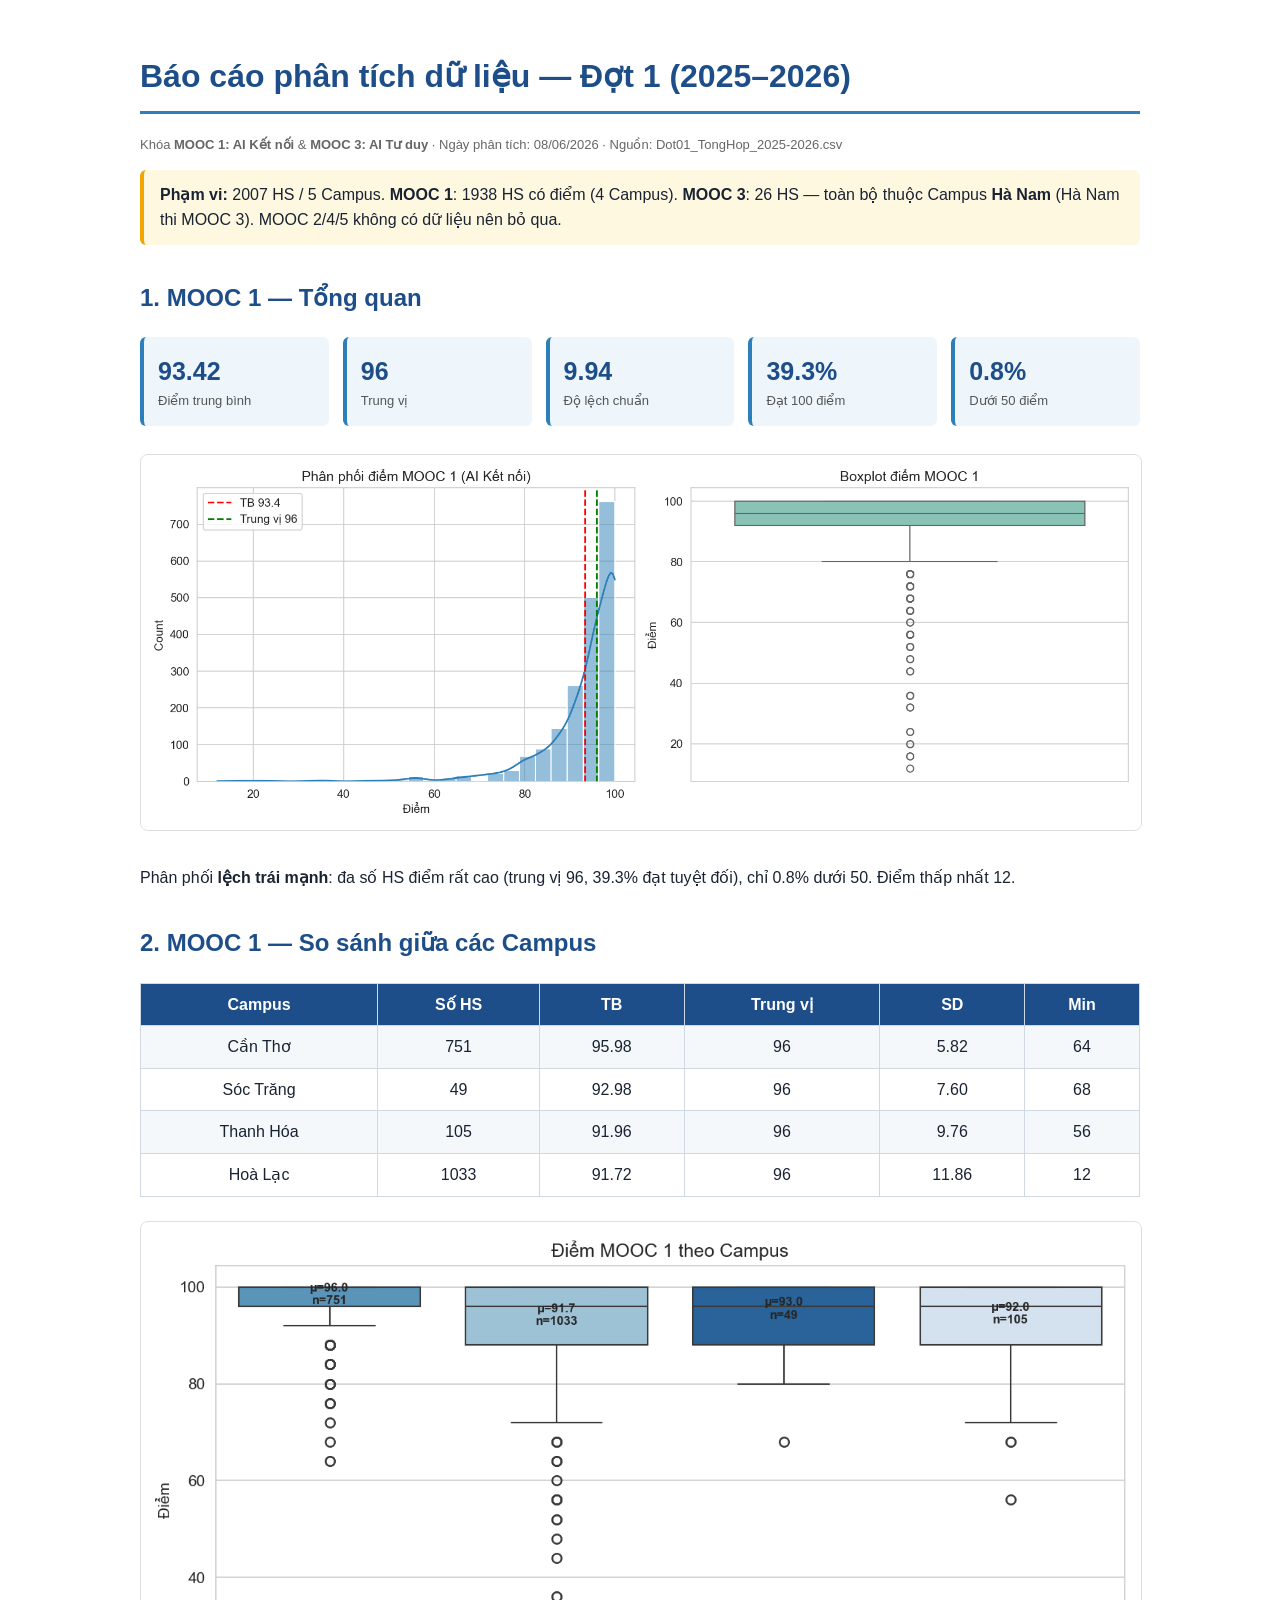
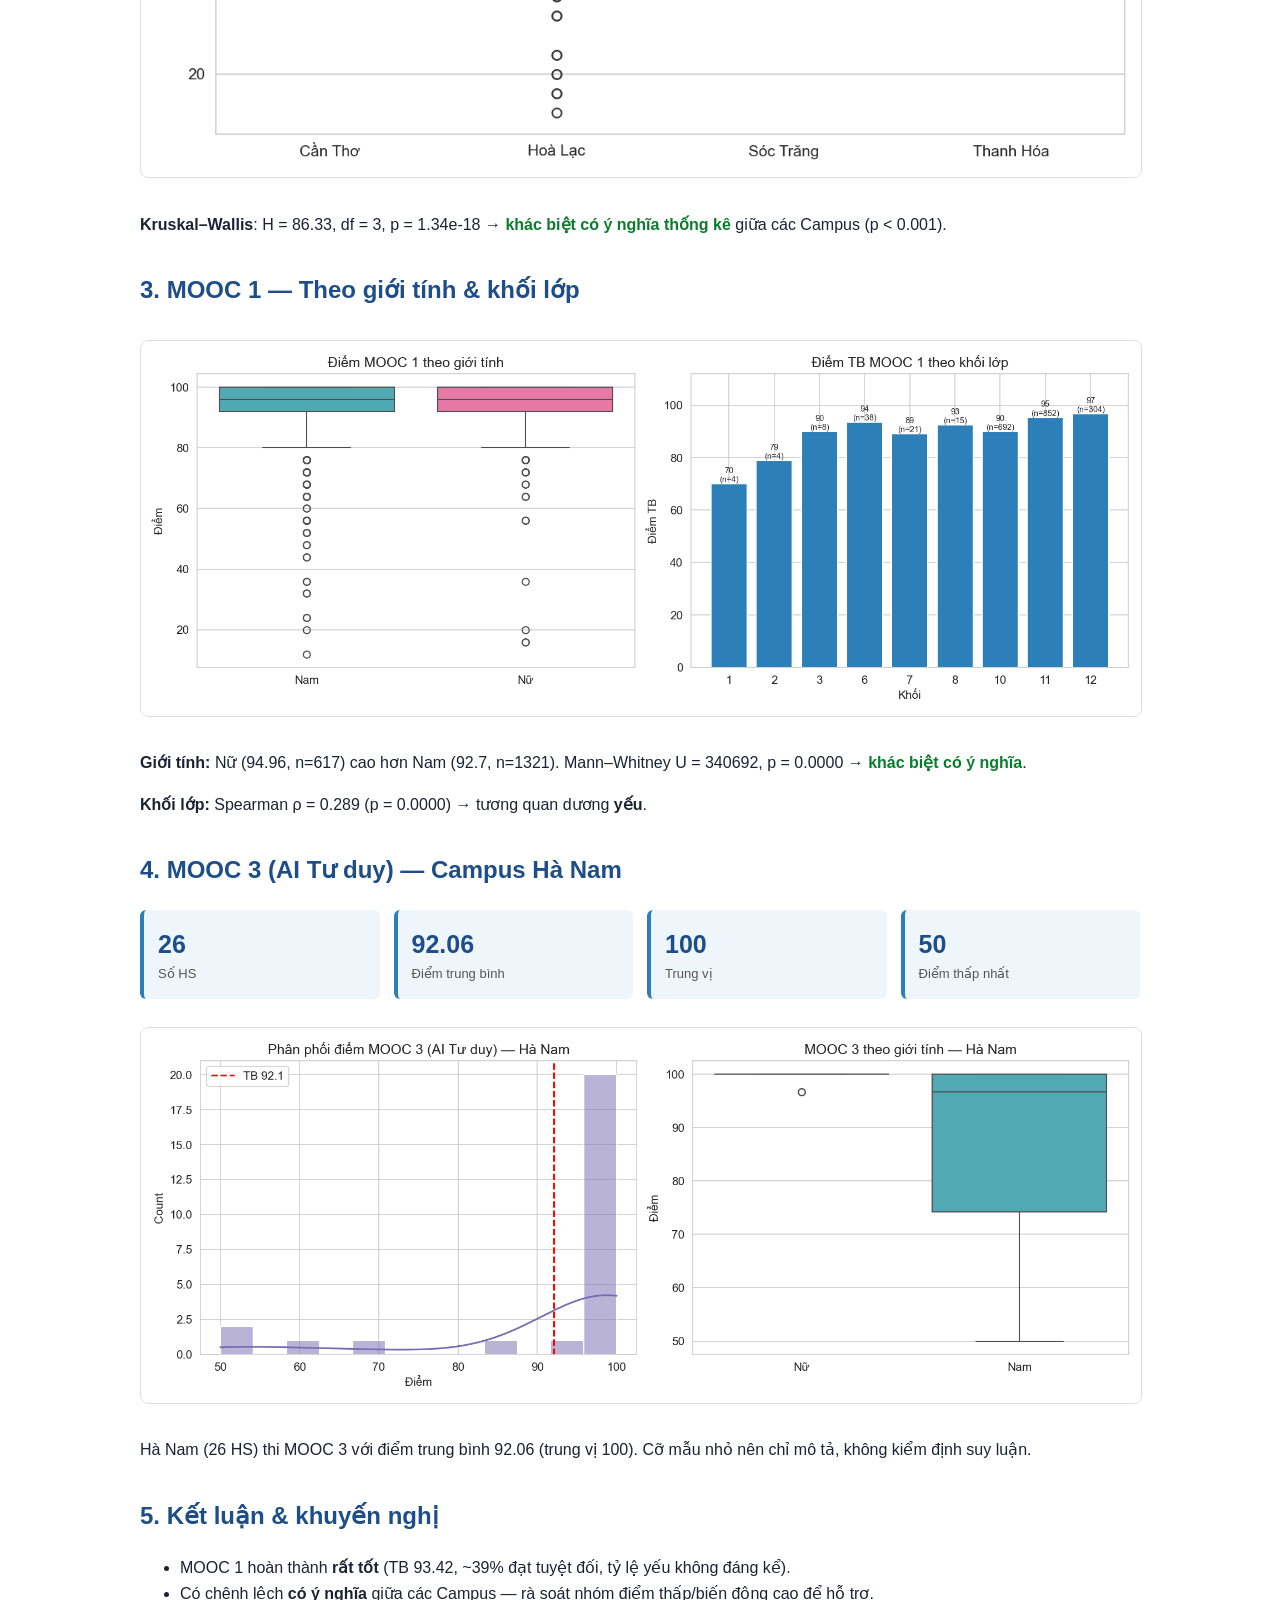
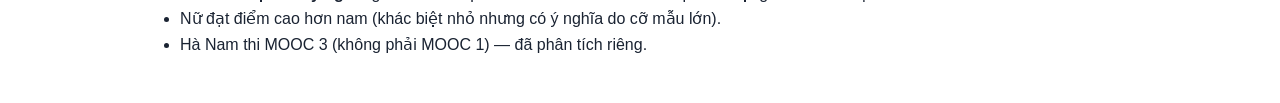
==== BaoCao_Dot01.html @ aa7a712a "Add files via upload" ====
<!doctype html><html lang=vi><head><meta charset=utf-8><title>Báo cáo Đợt 1 — MOOC 1 & MOOC 3</title>
<style>body{font-family:'Segoe UI',Arial,sans-serif;max-width:1000px;margin:0 auto;padding:30px;color:#1a2332;line-height:1.6}
h1{color:#1d4e89;border-bottom:3px solid #2c7fb8;padding-bottom:8px}h2{color:#1d4e89;margin-top:34px}
.kpis{display:flex;flex-wrap:wrap;gap:14px;margin:18px 0}
.kpi{flex:1;min-width:140px;background:#eef6fb;border-left:4px solid #2c7fb8;border-radius:6px;padding:14px}
.kpi .v{font-size:25px;font-weight:700;color:#1d4e89}.kpi .l{font-size:13px;color:#555}
table{border-collapse:collapse;width:100%;margin:14px 0}th,td{border:1px solid #cfd8e3;padding:8px 10px;text-align:center}
th{background:#1d4e89;color:#fff}tr:nth-child(even){background:#f4f8fb}
img{width:100%;border:1px solid #ddd;border-radius:8px;margin:10px 0}
.box{background:#fff8e1;border-left:4px solid #f0a500;padding:12px 16px;border-radius:6px;margin:14px 0}
.sig{color:#0a7d2c;font-weight:700}.note{color:#666;font-size:13px}</style></head><body>
<h1>Báo cáo phân tích dữ liệu — Đợt 1 (2025–2026)</h1>
<p class=note>Khóa <b>MOOC 1: AI Kết nối</b> &amp; <b>MOOC 3: AI Tư duy</b> · Ngày phân tích: 08/06/2026 · Nguồn: Dot01_TongHop_2025-2026.csv</p>
<div class=box><b>Phạm vi:</b> 2007 HS / 5 Campus. <b>MOOC 1</b>: 1938 HS có điểm (4 Campus). <b>MOOC 3</b>: 26 HS — toàn bộ thuộc Campus <b>Hà Nam</b> (Hà Nam thi MOOC 3). MOOC 2/4/5 không có dữ liệu nên bỏ qua.</div>

<h2>1. MOOC 1 — Tổng quan</h2>
<div class=kpis>
<div class=kpi><div class=v>93.42</div><div class=l>Điểm trung bình</div></div>
<div class=kpi><div class=v>96</div><div class=l>Trung vị</div></div>
<div class=kpi><div class=v>9.94</div><div class=l>Độ lệch chuẩn</div></div>
<div class=kpi><div class=v>39.3%</div><div class=l>Đạt 100 điểm</div></div>
<div class=kpi><div class=v>0.8%</div><div class=l>Dưới 50 điểm</div></div>
</div>
<img src="[data-uri]">
<p>Phân phối <b>lệch trái mạnh</b>: đa số HS điểm rất cao (trung vị 96, 39.3% đạt tuyệt đối), chỉ 0.8% dưới 50. Điểm thấp nhất 12.</p>

<h2>2. MOOC 1 — So sánh giữa các Campus</h2>
<table><tr><th>Campus</th><th>Số HS</th><th>TB</th><th>Trung vị</th><th>SD</th><th>Min</th></tr><tr><td>Cần Thơ</td><td>751</td><td>95.98</td><td>96</td><td>5.82</td><td>64</td></tr><tr><td>Sóc Trăng</td><td>49</td><td>92.98</td><td>96</td><td>7.60</td><td>68</td></tr><tr><td>Thanh Hóa</td><td>105</td><td>91.96</td><td>96</td><td>9.76</td><td>56</td></tr><tr><td>Hoà Lạc</td><td>1033</td><td>91.72</td><td>96</td><td>11.86</td><td>12</td></tr></table>
<img src="[data-uri]">
<p><b>Kruskal–Wallis</b>: H = 86.33, df = 3, p = 1.34e-18 → <span class=sig>khác biệt có ý nghĩa thống kê</span> giữa các Campus (p &lt; 0.001).</p>

<h2>3. MOOC 1 — Theo giới tính &amp; khối lớp</h2>
<img src="[data-uri]">
<p><b>Giới tính:</b> Nữ (94.96, n=617) cao hơn Nam (92.7, n=1321). Mann–Whitney U = 340692, p = 0.0000 → <span class=sig>khác biệt có ý nghĩa</span>.</p>
<p><b>Khối lớp:</b> Spearman ρ = 0.289 (p = 0.0000) → tương quan dương <b>yếu</b>.</p>

<h2>4. MOOC 3 (AI Tư duy) — Campus Hà Nam</h2>
<div class=kpis>
<div class=kpi><div class=v>26</div><div class=l>Số HS</div></div>
<div class=kpi><div class=v>92.06</div><div class=l>Điểm trung bình</div></div>
<div class=kpi><div class=v>100</div><div class=l>Trung vị</div></div>
<div class=kpi><div class=v>50</div><div class=l>Điểm thấp nhất</div></div>
</div>
<img src="[data-uri]">
<p>Hà Nam (26 HS) thi MOOC 3 với điểm trung bình 92.06 (trung vị 100). Cỡ mẫu nhỏ nên chỉ mô tả, không kiểm định suy luận.</p>

<h2>5. Kết luận &amp; khuyến nghị</h2>
<ul>
<li>MOOC 1 hoàn thành <b>rất tốt</b> (TB 93.42, ~39% đạt tuyệt đối, tỷ lệ yếu không đáng kể).</li>
<li>Có chênh lệch <b>có ý nghĩa</b> giữa các Campus — rà soát nhóm điểm thấp/biến động cao để hỗ trợ.</li>
<li>Nữ đạt điểm cao hơn nam (khác biệt nhỏ nhưng có ý nghĩa do cỡ mẫu lớn).</li>
<li>Hà Nam thi MOOC 3 (không phải MOOC 1) — đã phân tích riêng.</li>
</ul>
</body></html>
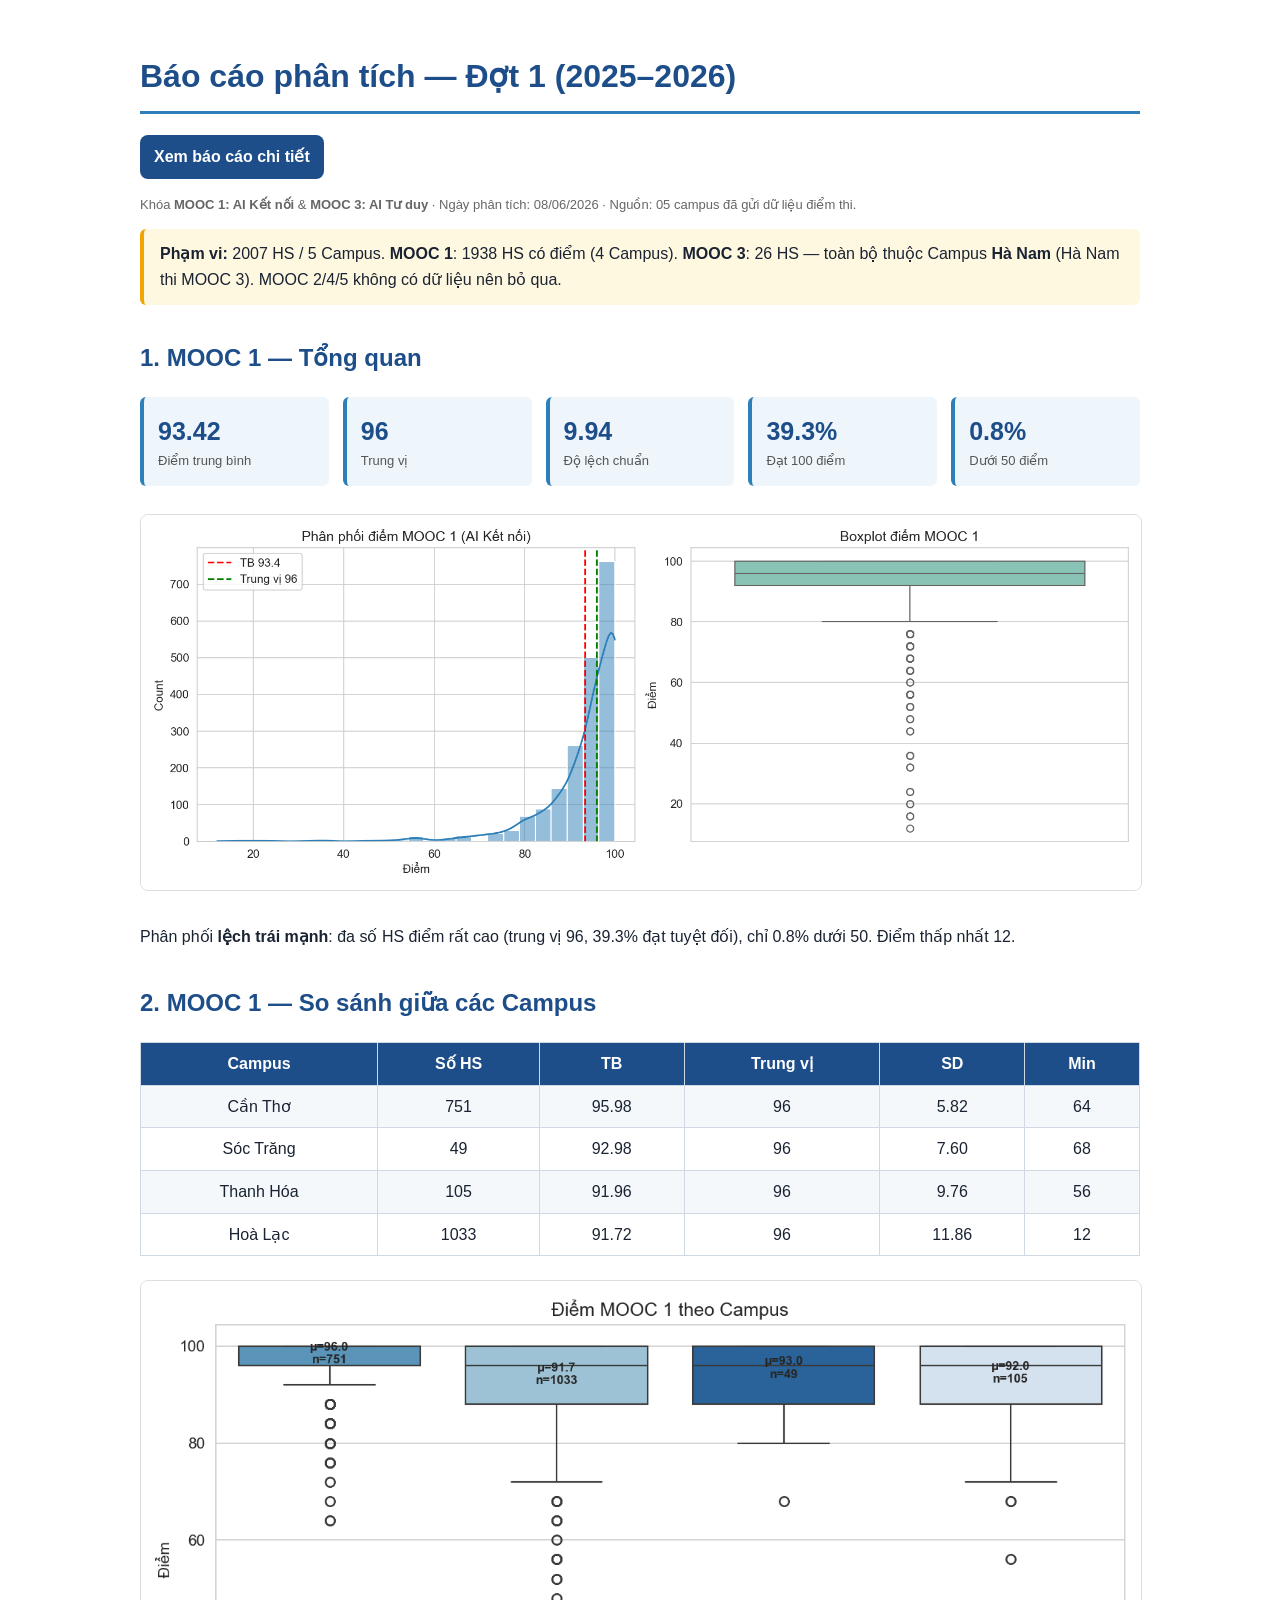
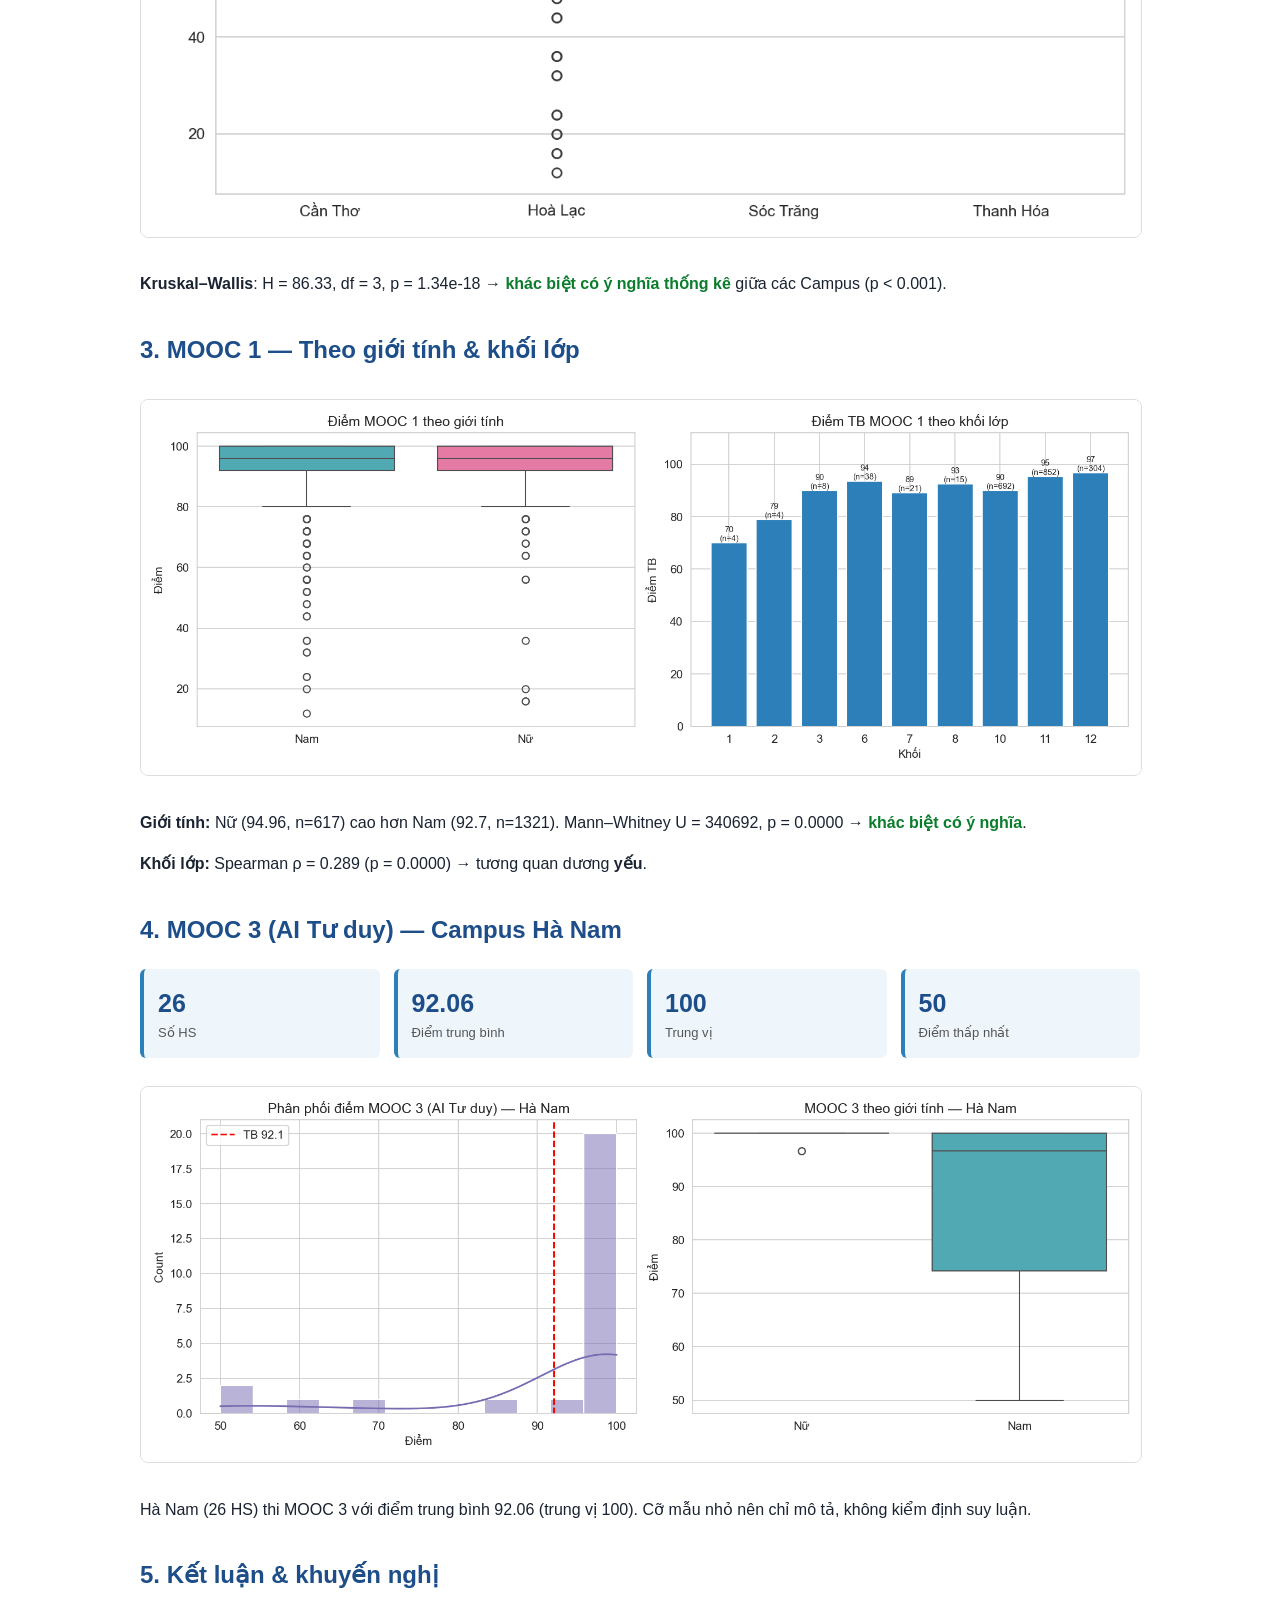
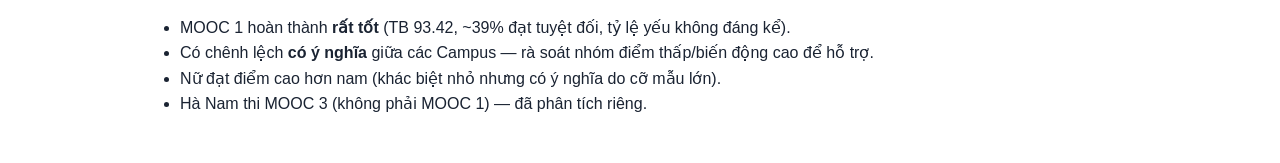
==== commit 911692d2: "Add files via upload" ====
--- a/BaoCao_Dot01.html
+++ b/BaoCao_Dot01.html
@@ -1,4 +1,4 @@
-<!doctype html><html lang=vi><head><meta charset=utf-8><title>Báo cáo Đợt 1 — MOOC 1 & MOOC 3</title>
+<!doctype html><html lang=vi><head><meta charset=utf-8><meta name="viewport" content="width=device-width, initial-scale=1"><title>Báo cáo Đợt 1 — MOOC 1 & MOOC 3</title>
 <style>body{font-family:'Segoe UI',Arial,sans-serif;max-width:1000px;margin:0 auto;padding:30px;color:#1a2332;line-height:1.6}
 h1{color:#1d4e89;border-bottom:3px solid #2c7fb8;padding-bottom:8px}h2{color:#1d4e89;margin-top:34px}
 .kpis{display:flex;flex-wrap:wrap;gap:14px;margin:18px 0}
@@ -8,9 +8,10 @@
 th{background:#1d4e89;color:#fff}tr:nth-child(even){background:#f4f8fb}
 img{width:100%;border:1px solid #ddd;border-radius:8px;margin:10px 0}
 .box{background:#fff8e1;border-left:4px solid #f0a500;padding:12px 16px;border-radius:6px;margin:14px 0}
-.sig{color:#0a7d2c;font-weight:700}.note{color:#666;font-size:13px}</style></head><body>
-<h1>Báo cáo phân tích dữ liệu — Đợt 1 (2025–2026)</h1>
-<p class=note>Khóa <b>MOOC 1: AI Kết nối</b> &amp; <b>MOOC 3: AI Tư duy</b> · Ngày phân tích: 08/06/2026 · Nguồn: Dot01_TongHop_2025-2026.csv</p>
+.sig{color:#0a7d2c;font-weight:700}.note{color:#666;font-size:13px}.top-actions{margin:10px 0 16px}.btn-report{display:inline-block;background:#1d4e89;color:#fff;padding:9px 14px;border-radius:8px;text-decoration:none;font-weight:600}.btn-report:hover{background:#163b68}</style></head><body>
+<h1>Báo cáo phân tích — Đợt 1 (2025–2026)</h1>
+<div class=top-actions><a class=btn-report href="https://docs.google.com/document/d/1Xcvqt2mrT-_63odP1Xwmyyf22rrG0_cn/view" target="_blank" rel="noopener noreferrer">Xem báo cáo chi tiết</a></div>
+<p class=note>Khóa <b>MOOC 1: AI Kết nối</b> &amp; <b>MOOC 3: AI Tư duy</b> · Ngày phân tích: 08/06/2026 · Nguồn: 05 campus đã gửi dữ liệu điểm thi.</p>
 <div class=box><b>Phạm vi:</b> 2007 HS / 5 Campus. <b>MOOC 1</b>: 1938 HS có điểm (4 Campus). <b>MOOC 3</b>: 26 HS — toàn bộ thuộc Campus <b>Hà Nam</b> (Hà Nam thi MOOC 3). MOOC 2/4/5 không có dữ liệu nên bỏ qua.</div>
 
 <h2>1. MOOC 1 — Tổng quan</h2>
@@ -21,16 +22,16 @@
 <div class=kpi><div class=v>39.3%</div><div class=l>Đạt 100 điểm</div></div>
 <div class=kpi><div class=v>0.8%</div><div class=l>Dưới 50 điểm</div></div>
 </div>
-<img src="[data-uri]">
+<img alt="Biểu đồ báo cáo" title="Biểu đồ báo cáo" src="[data-uri]">
 <p>Phân phối <b>lệch trái mạnh</b>: đa số HS điểm rất cao (trung vị 96, 39.3% đạt tuyệt đối), chỉ 0.8% dưới 50. Điểm thấp nhất 12.</p>
 
 <h2>2. MOOC 1 — So sánh giữa các Campus</h2>
 <table><tr><th>Campus</th><th>Số HS</th><th>TB</th><th>Trung vị</th><th>SD</th><th>Min</th></tr><tr><td>Cần Thơ</td><td>751</td><td>95.98</td><td>96</td><td>5.82</td><td>64</td></tr><tr><td>Sóc Trăng</td><td>49</td><td>92.98</td><td>96</td><td>7.60</td><td>68</td></tr><tr><td>Thanh Hóa</td><td>105</td><td>91.96</td><td>96</td><td>9.76</td><td>56</td></tr><tr><td>Hoà Lạc</td><td>1033</td><td>91.72</td><td>96</td><td>11.86</td><td>12</td></tr></table>
-<img src="[data-uri]">
+<img alt="Biểu đồ báo cáo" title="Biểu đồ báo cáo" src="[data-uri]">
 <p><b>Kruskal–Wallis</b>: H = 86.33, df = 3, p = 1.34e-18 → <span class=sig>khác biệt có ý nghĩa thống kê</span> giữa các Campus (p &lt; 0.001).</p>
 
 <h2>3. MOOC 1 — Theo giới tính &amp; khối lớp</h2>
-<img src="[data-uri]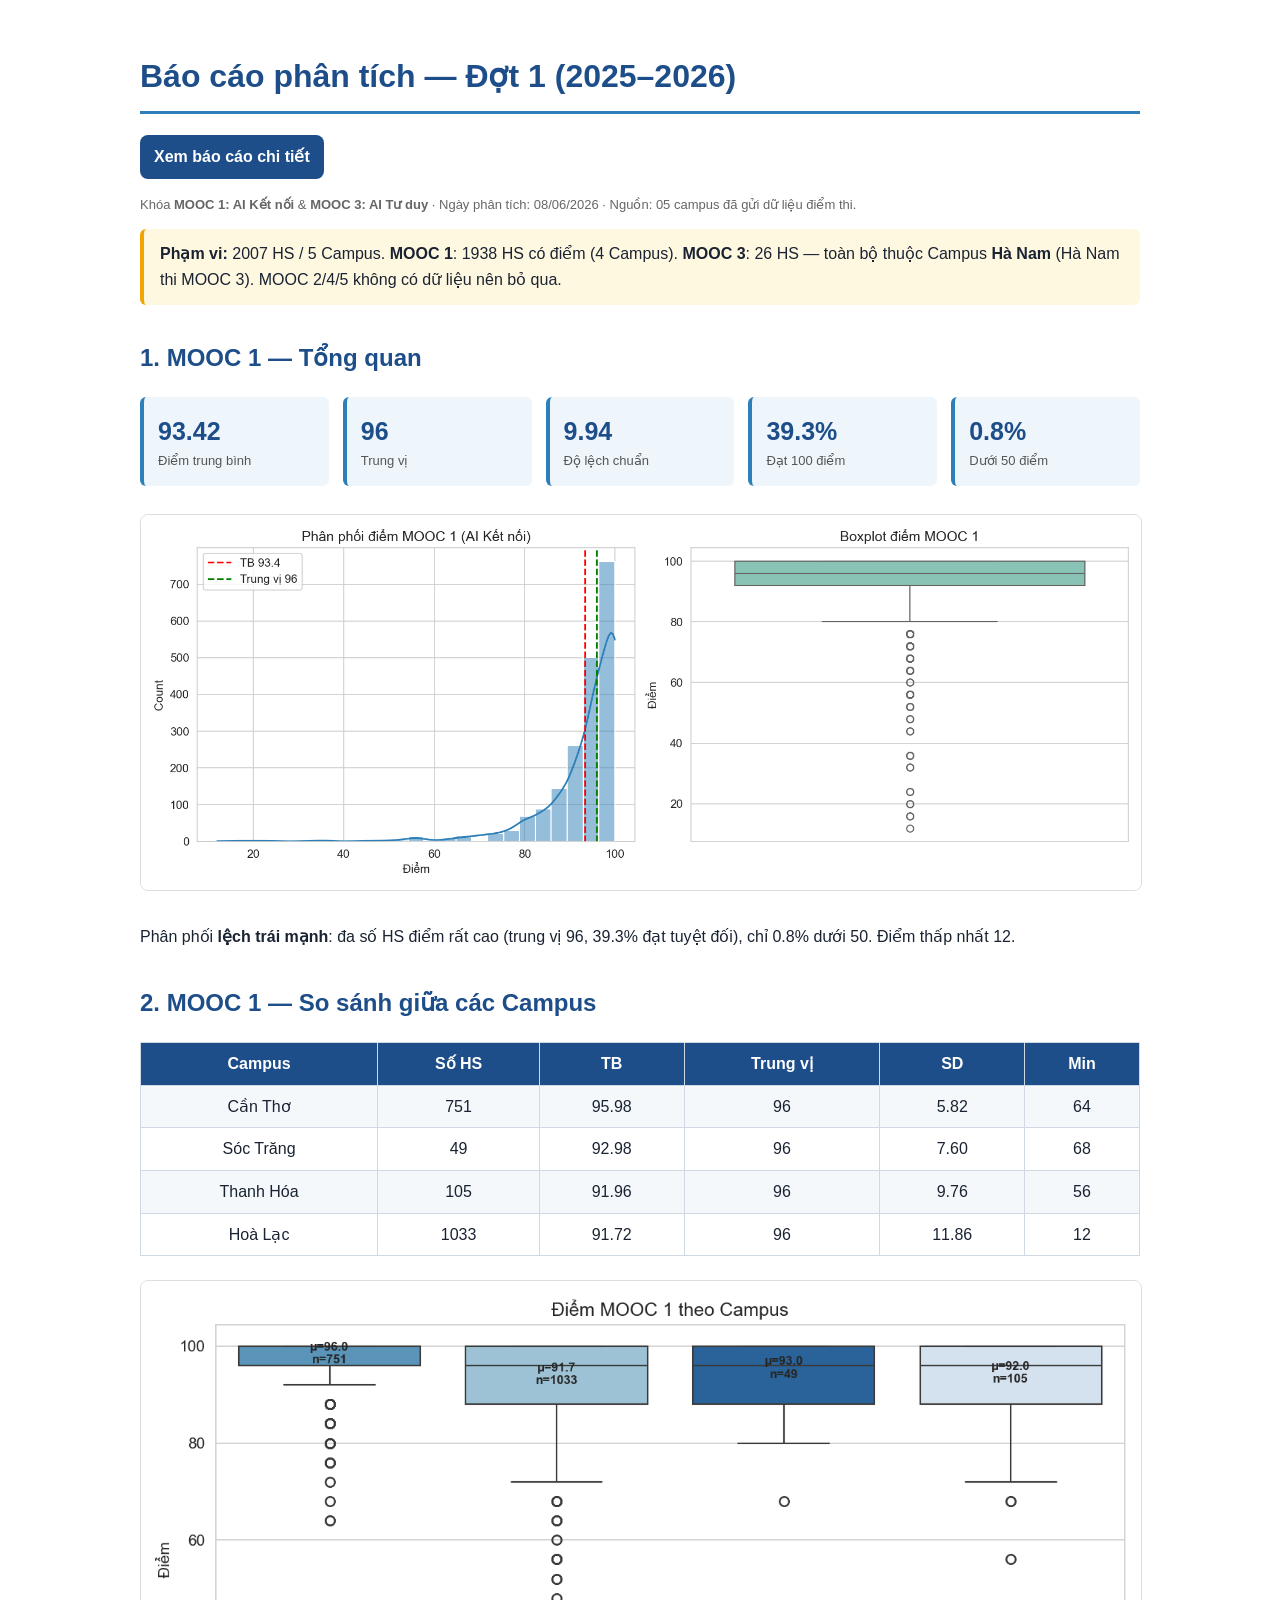
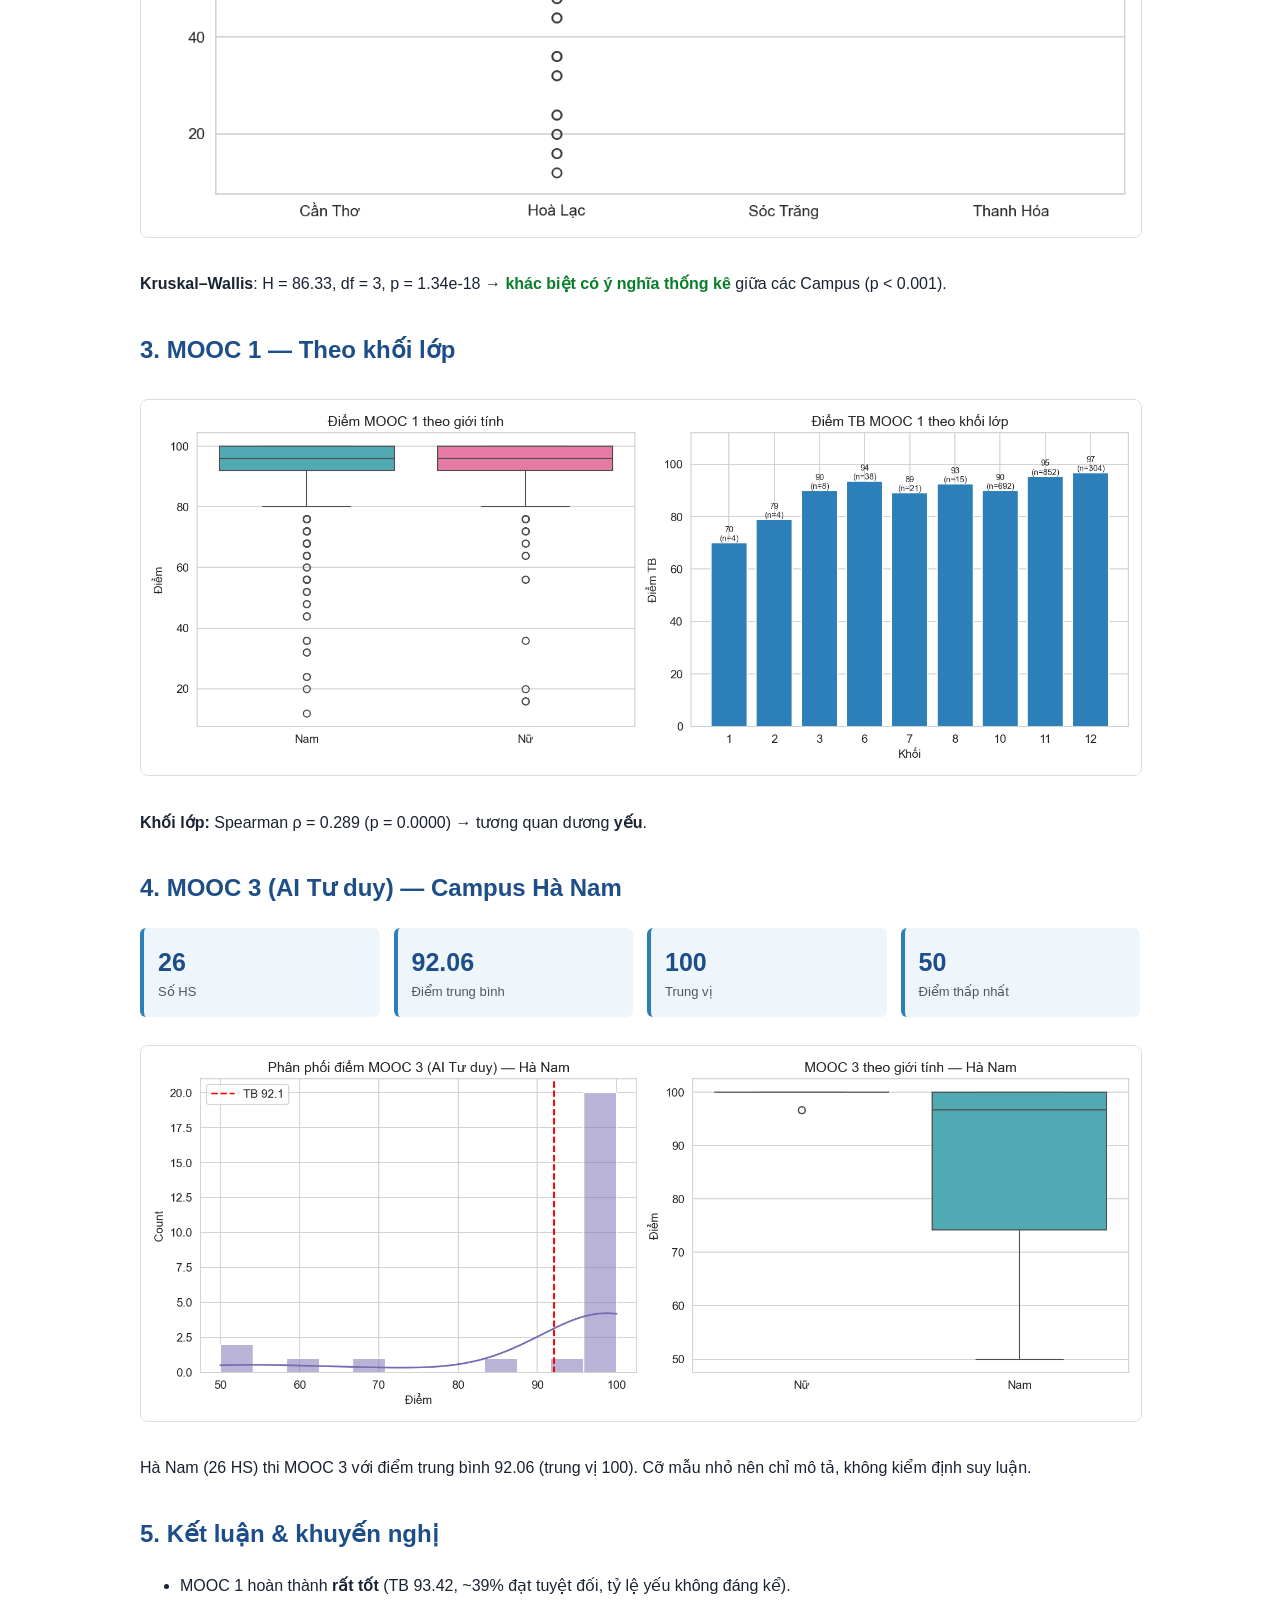
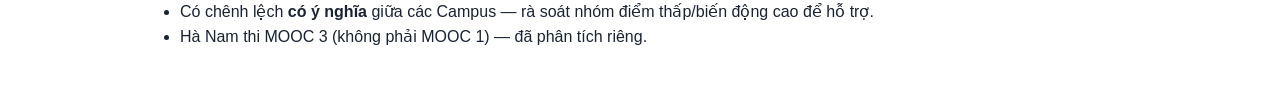
==== commit 3b02bb27: "Add files via upload" ====
--- a/BaoCao_Dot01.html
+++ b/BaoCao_Dot01.html
@@ -30,9 +30,8 @@
 <img alt="Biểu đồ báo cáo" title="Biểu đồ báo cáo" src="[data-uri]">
 <p><b>Kruskal–Wallis</b>: H = 86.33, df = 3, p = 1.34e-18 → <span class=sig>khác biệt có ý nghĩa thống kê</span> giữa các Campus (p &lt; 0.001).</p>
 
-<h2>3. MOOC 1 — Theo giới tính &amp; khối lớp</h2>
+<h2>3. MOOC 1 — Theo khối lớp</h2>
 <img alt="Biểu đồ báo cáo" title="Biểu đồ báo cáo" src="[data-uri]">
-<p><b>Giới tính:</b> Nữ (94.96, n=617) cao hơn Nam (92.7, n=1321). Mann–Whitney U = 340692, p = 0.0000 → <span class=sig>khác biệt có ý nghĩa</span>.</p>
 <p><b>Khối lớp:</b> Spearman ρ = 0.289 (p = 0.0000) → tương quan dương <b>yếu</b>.</p>
 
 <h2>4. MOOC 3 (AI Tư duy) — Campus Hà Nam</h2>
@@ -49,7 +48,6 @@
 <ul>
 <li>MOOC 1 hoàn thành <b>rất tốt</b> (TB 93.42, ~39% đạt tuyệt đối, tỷ lệ yếu không đáng kể).</li>
 <li>Có chênh lệch <b>có ý nghĩa</b> giữa các Campus — rà soát nhóm điểm thấp/biến động cao để hỗ trợ.</li>
-<li>Nữ đạt điểm cao hơn nam (khác biệt nhỏ nhưng có ý nghĩa do cỡ mẫu lớn).</li>
 <li>Hà Nam thi MOOC 3 (không phải MOOC 1) — đã phân tích riêng.</li>
 </ul>
 </body></html>
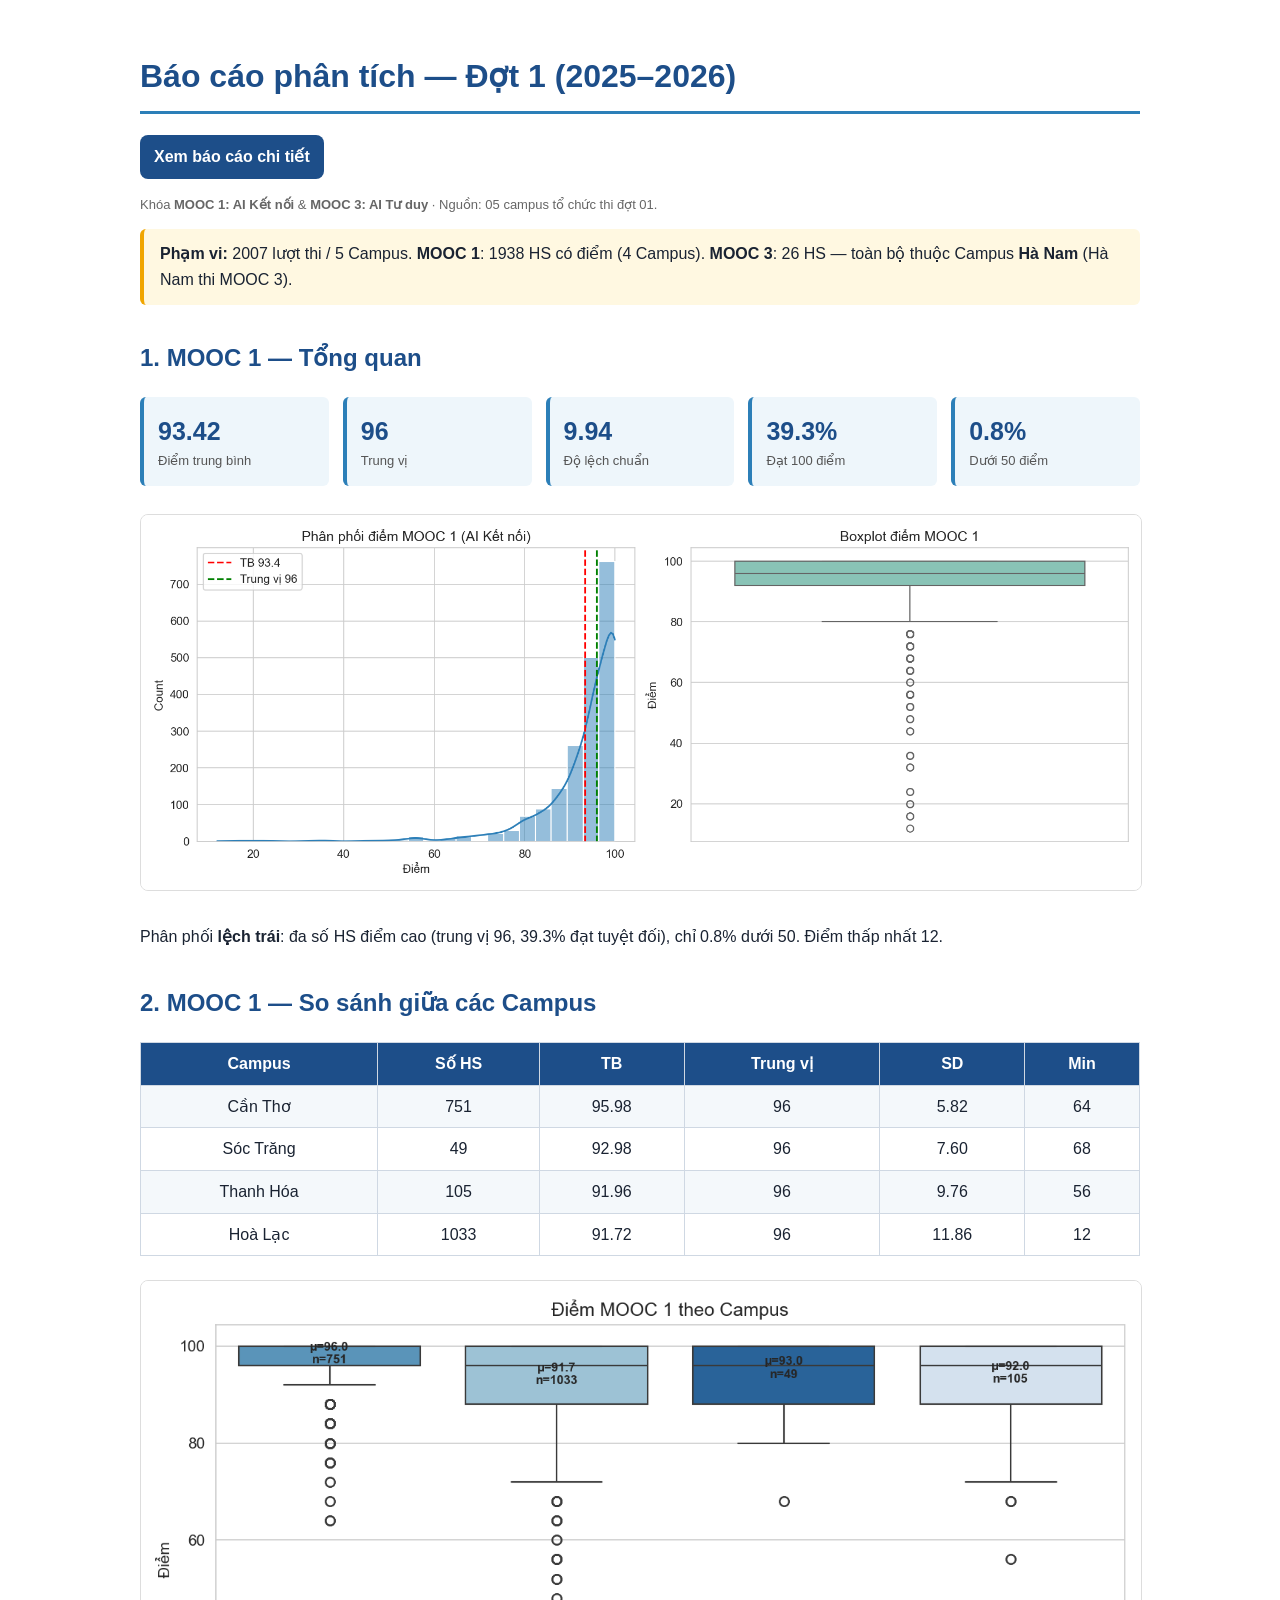
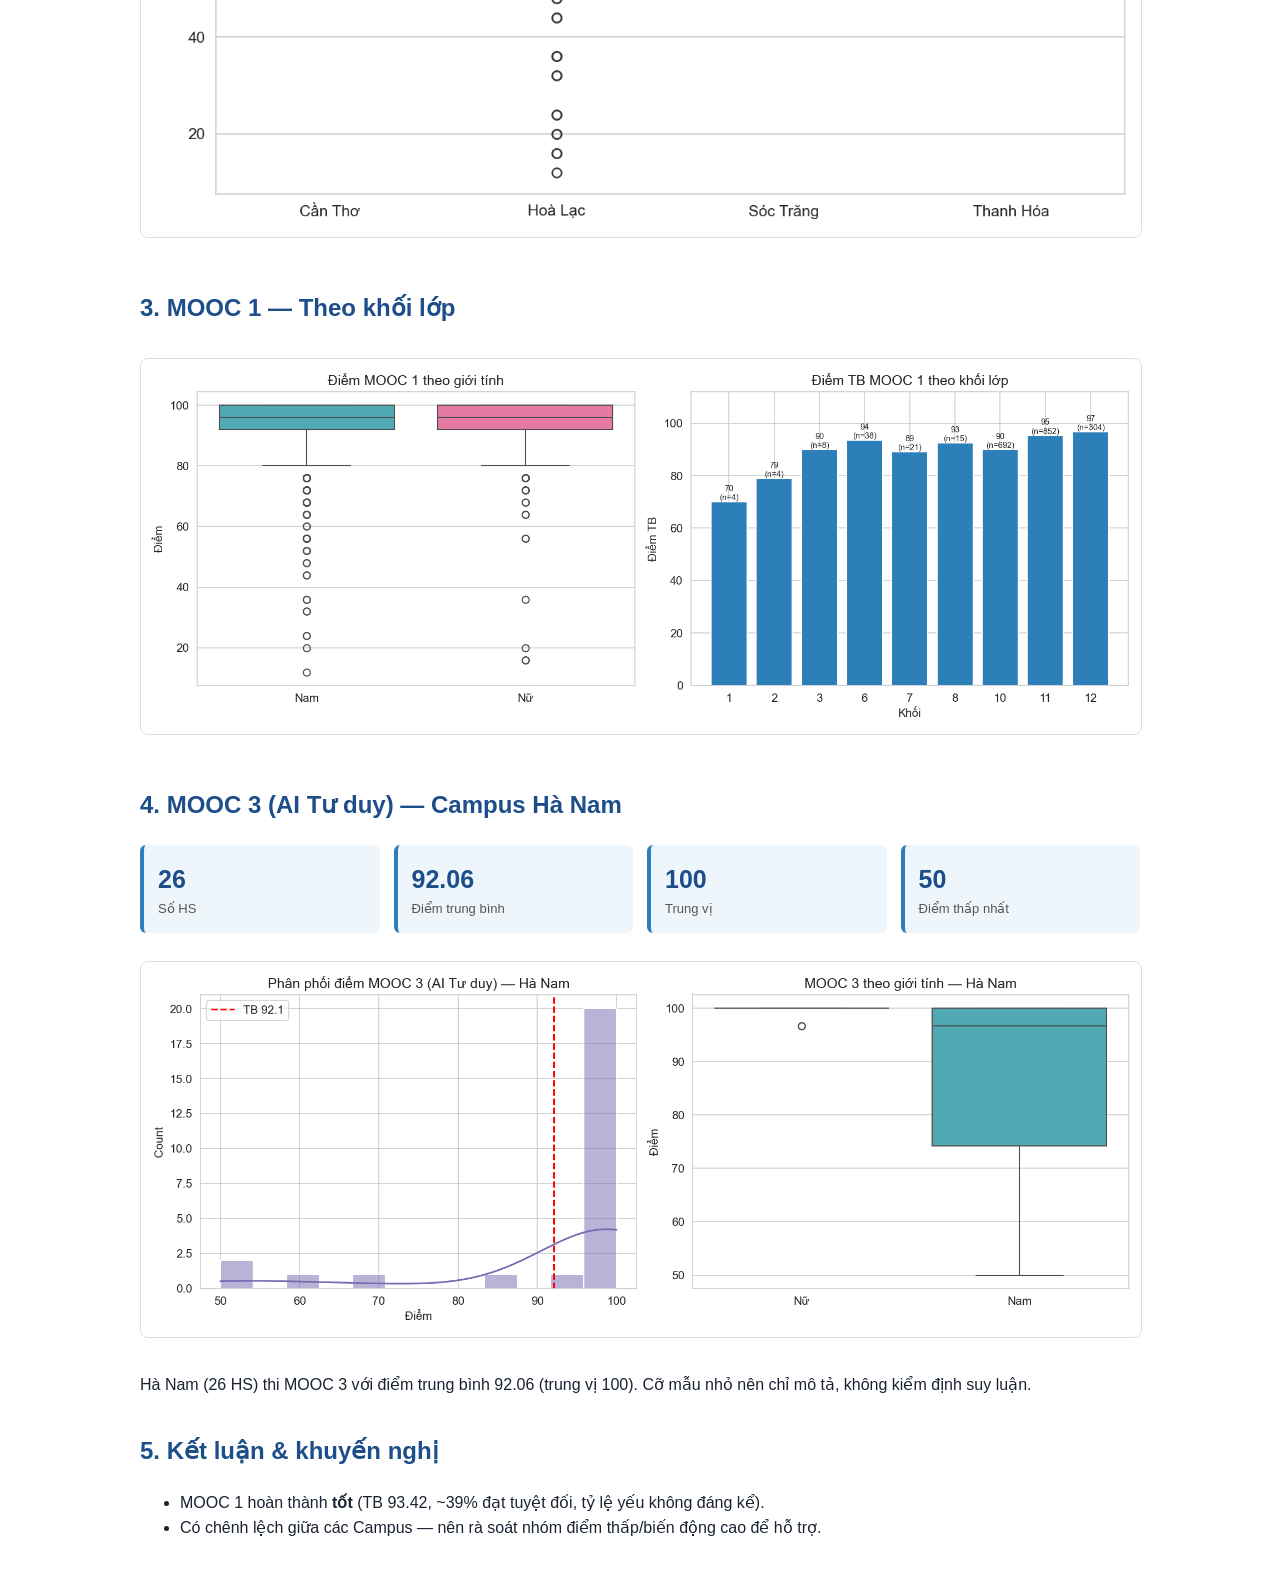
==== commit 0c9ed325: "Add files via upload" ====
--- a/BaoCao_Dot01.html
+++ b/BaoCao_Dot01.html
@@ -11,8 +11,8 @@
 .sig{color:#0a7d2c;font-weight:700}.note{color:#666;font-size:13px}.top-actions{margin:10px 0 16px}.btn-report{display:inline-block;background:#1d4e89;color:#fff;padding:9px 14px;border-radius:8px;text-decoration:none;font-weight:600}.btn-report:hover{background:#163b68}</style></head><body>
 <h1>Báo cáo phân tích — Đợt 1 (2025–2026)</h1>
 <div class=top-actions><a class=btn-report href="https://docs.google.com/document/d/1Xcvqt2mrT-_63odP1Xwmyyf22rrG0_cn/view" target="_blank" rel="noopener noreferrer">Xem báo cáo chi tiết</a></div>
-<p class=note>Khóa <b>MOOC 1: AI Kết nối</b> &amp; <b>MOOC 3: AI Tư duy</b> · Ngày phân tích: 08/06/2026 · Nguồn: 05 campus đã gửi dữ liệu điểm thi.</p>
-<div class=box><b>Phạm vi:</b> 2007 HS / 5 Campus. <b>MOOC 1</b>: 1938 HS có điểm (4 Campus). <b>MOOC 3</b>: 26 HS — toàn bộ thuộc Campus <b>Hà Nam</b> (Hà Nam thi MOOC 3). MOOC 2/4/5 không có dữ liệu nên bỏ qua.</div>
+<p class=note>Khóa <b>MOOC 1: AI Kết nối</b> &amp; <b>MOOC 3: AI Tư duy</b> · Nguồn: 05 campus tổ chức thi đợt 01.</p>
+<div class=box><b>Phạm vi:</b> 2007 lượt thi / 5 Campus. <b>MOOC 1</b>: 1938 HS có điểm (4 Campus). <b>MOOC 3</b>: 26 HS — toàn bộ thuộc Campus <b>Hà Nam</b> (Hà Nam thi MOOC 3).</div>
 
 <h2>1. MOOC 1 — Tổng quan</h2>
 <div class=kpis>
@@ -23,16 +23,14 @@
 <div class=kpi><div class=v>0.8%</div><div class=l>Dưới 50 điểm</div></div>
 </div>
 <img alt="Biểu đồ báo cáo" title="Biểu đồ báo cáo" src="[data-uri]">
-<p>Phân phối <b>lệch trái mạnh</b>: đa số HS điểm rất cao (trung vị 96, 39.3% đạt tuyệt đối), chỉ 0.8% dưới 50. Điểm thấp nhất 12.</p>
+<p>Phân phối <b>lệch trái</b>: đa số HS điểm cao (trung vị 96, 39.3% đạt tuyệt đối), chỉ 0.8% dưới 50. Điểm thấp nhất 12.</p>
 
 <h2>2. MOOC 1 — So sánh giữa các Campus</h2>
 <table><tr><th>Campus</th><th>Số HS</th><th>TB</th><th>Trung vị</th><th>SD</th><th>Min</th></tr><tr><td>Cần Thơ</td><td>751</td><td>95.98</td><td>96</td><td>5.82</td><td>64</td></tr><tr><td>Sóc Trăng</td><td>49</td><td>92.98</td><td>96</td><td>7.60</td><td>68</td></tr><tr><td>Thanh Hóa</td><td>105</td><td>91.96</td><td>96</td><td>9.76</td><td>56</td></tr><tr><td>Hoà Lạc</td><td>1033</td><td>91.72</td><td>96</td><td>11.86</td><td>12</td></tr></table>
 <img alt="Biểu đồ báo cáo" title="Biểu đồ báo cáo" src="[data-uri]">
-<p><b>Kruskal–Wallis</b>: H = 86.33, df = 3, p = 1.34e-18 → <span class=sig>khác biệt có ý nghĩa thống kê</span> giữa các Campus (p &lt; 0.001).</p>
 
 <h2>3. MOOC 1 — Theo khối lớp</h2>
 <img alt="Biểu đồ báo cáo" title="Biểu đồ báo cáo" src="[data-uri]">
-<p><b>Khối lớp:</b> Spearman ρ = 0.289 (p = 0.0000) → tương quan dương <b>yếu</b>.</p>
 
 <h2>4. MOOC 3 (AI Tư duy) — Campus Hà Nam</h2>
 <div class=kpis>
@@ -46,8 +44,7 @@
 
 <h2>5. Kết luận &amp; khuyến nghị</h2>
 <ul>
-<li>MOOC 1 hoàn thành <b>rất tốt</b> (TB 93.42, ~39% đạt tuyệt đối, tỷ lệ yếu không đáng kể).</li>
-<li>Có chênh lệch <b>có ý nghĩa</b> giữa các Campus — rà soát nhóm điểm thấp/biến động cao để hỗ trợ.</li>
-<li>Hà Nam thi MOOC 3 (không phải MOOC 1) — đã phân tích riêng.</li>
+<li>MOOC 1 hoàn thành <b>tốt</b> (TB 93.42, ~39% đạt tuyệt đối, tỷ lệ yếu không đáng kể).</li>
+<li>Có chênh lệch giữa các Campus — nên rà soát nhóm điểm thấp/biến động cao để hỗ trợ.</li>
 </ul>
 </body></html>
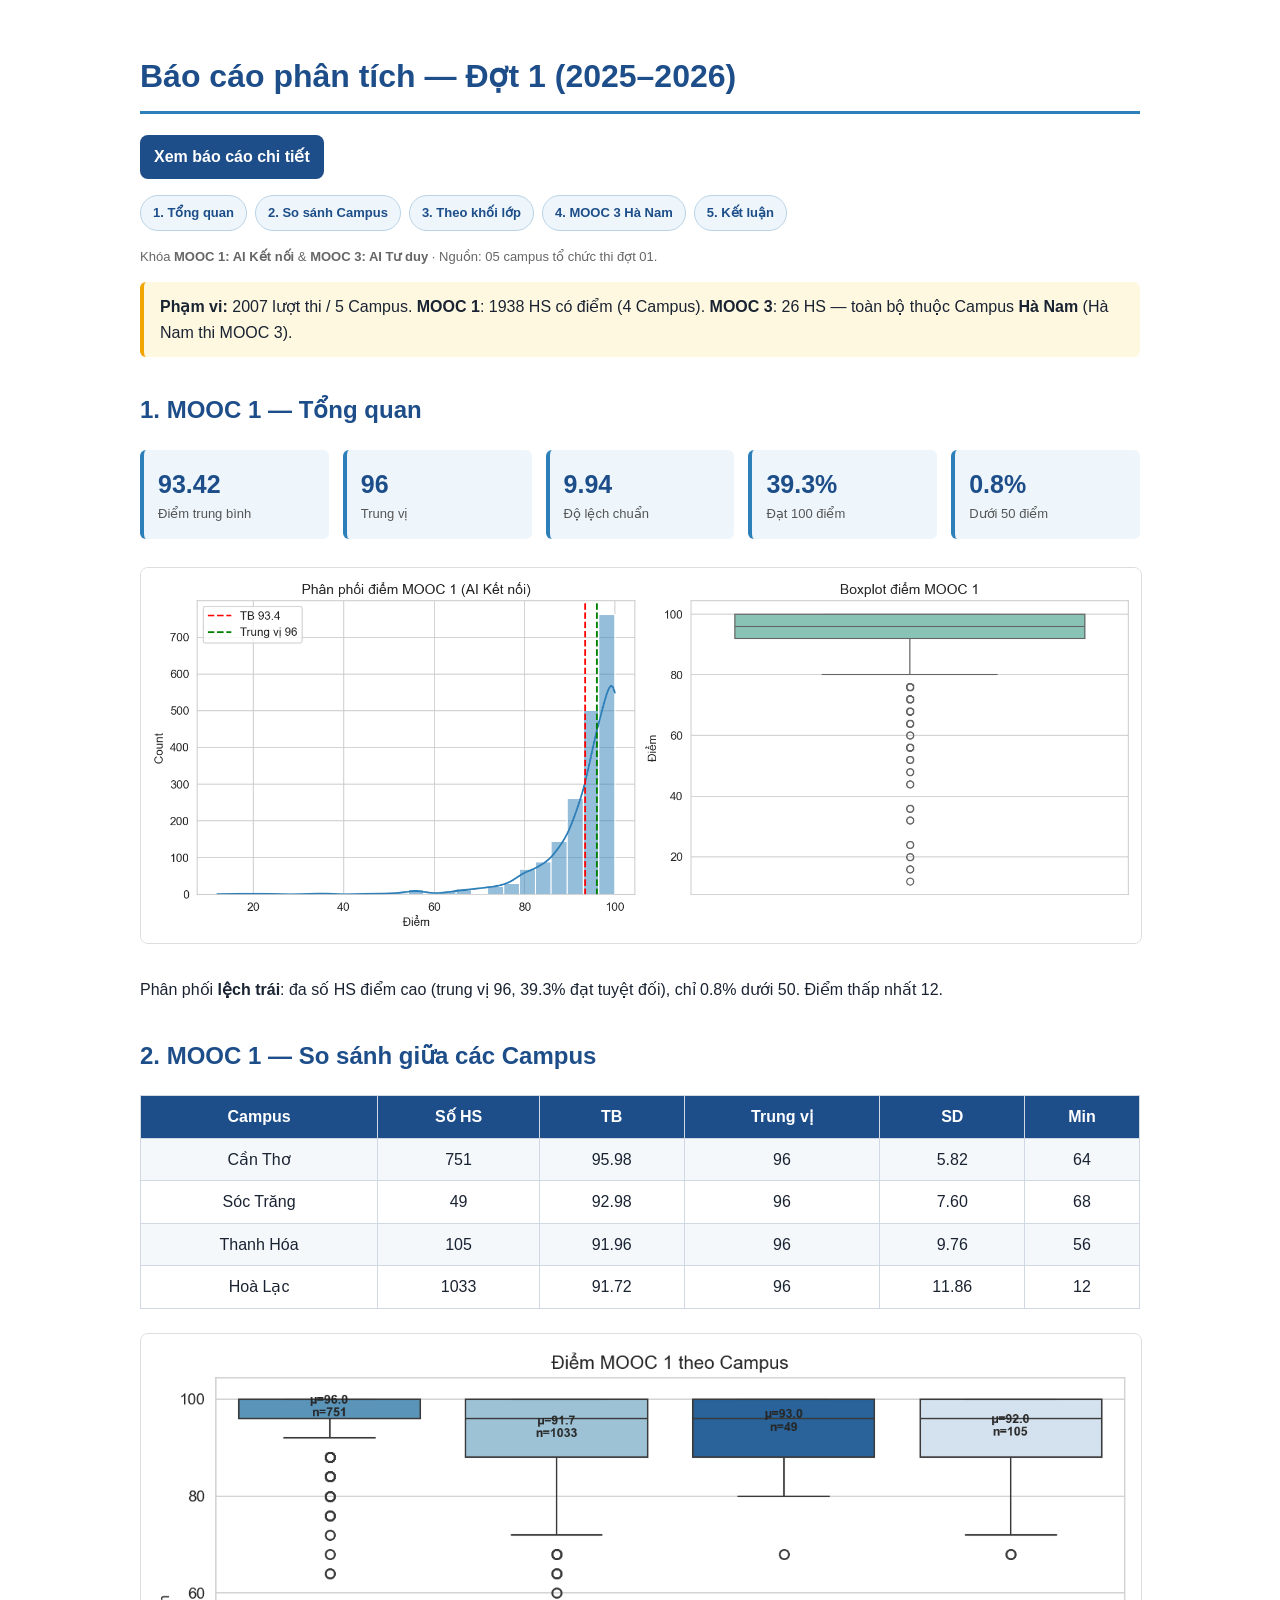
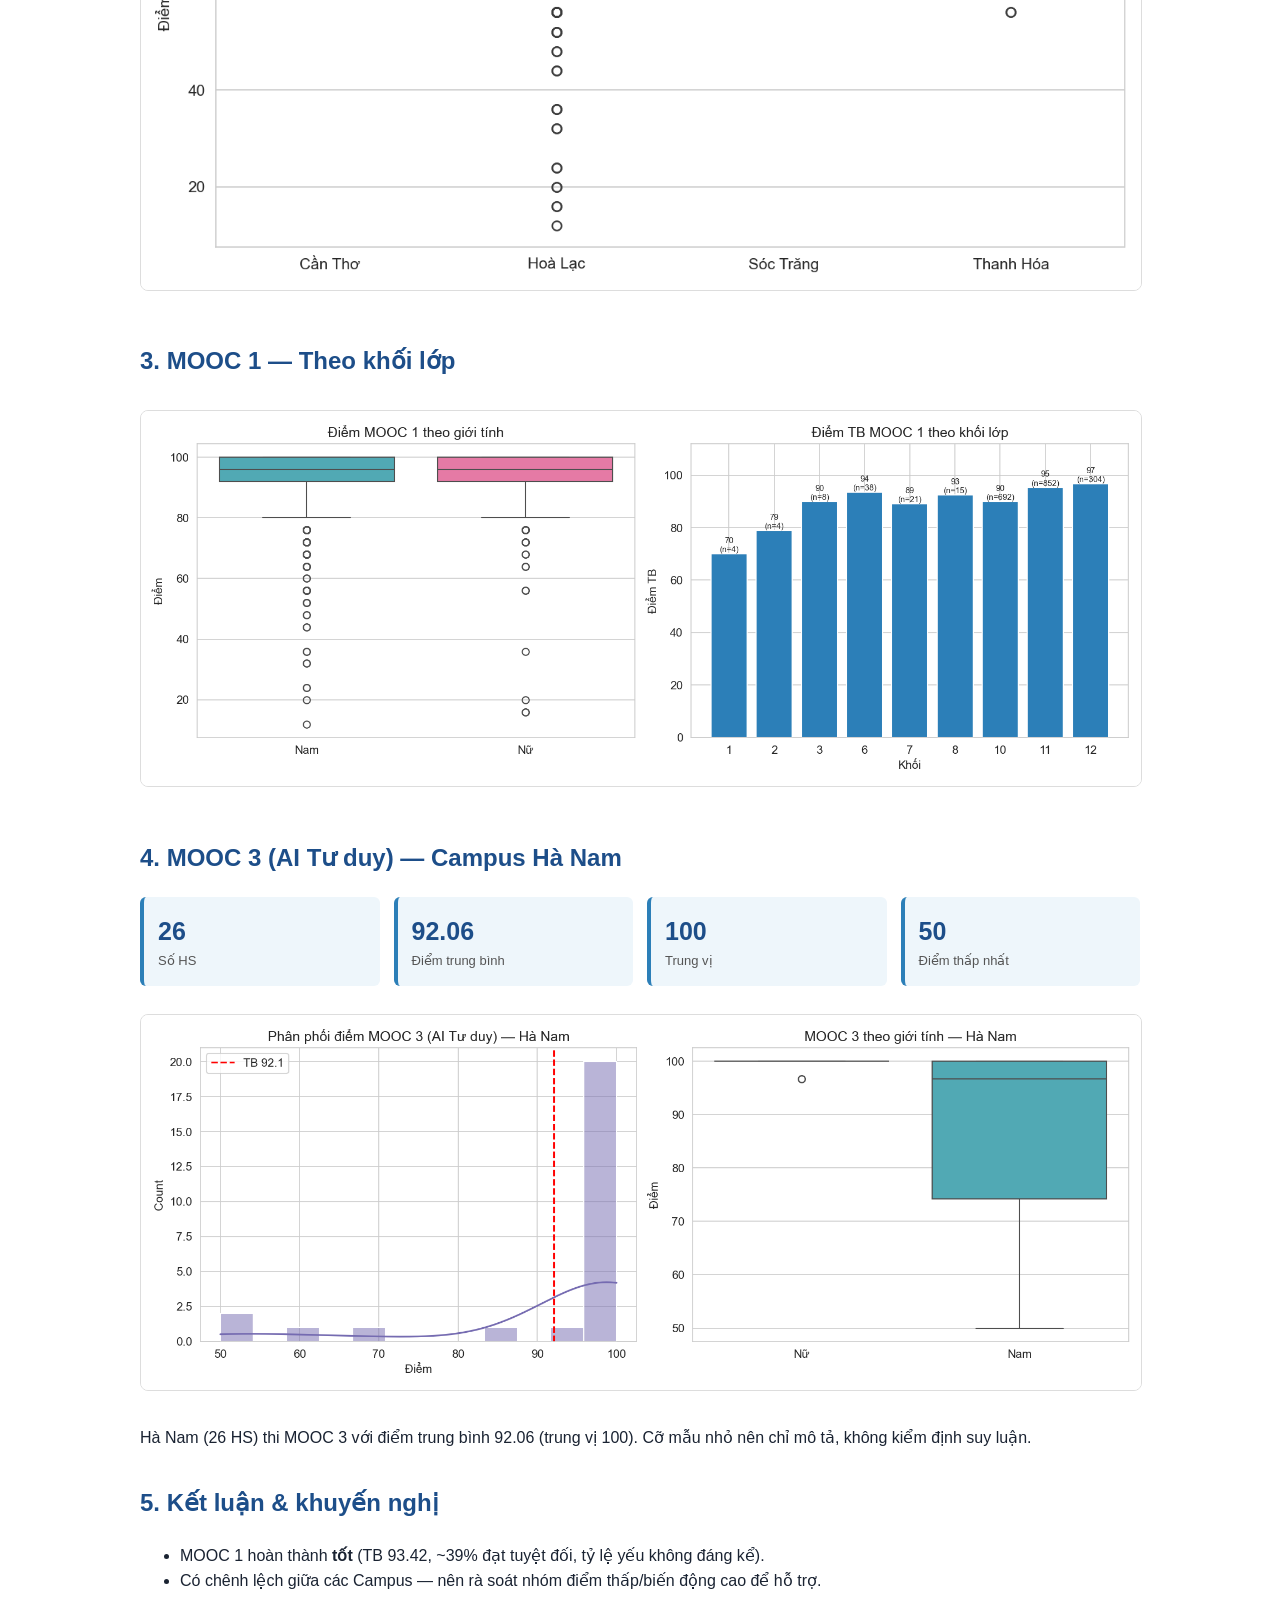
==== commit 391e14bf: "Add files via upload" ====
--- a/BaoCao_Dot01.html
+++ b/BaoCao_Dot01.html
@@ -1,5 +1,5 @@
 <!doctype html><html lang=vi><head><meta charset=utf-8><meta name="viewport" content="width=device-width, initial-scale=1"><title>Báo cáo Đợt 1 — MOOC 1 & MOOC 3</title>
-<style>body{font-family:'Segoe UI',Arial,sans-serif;max-width:1000px;margin:0 auto;padding:30px;color:#1a2332;line-height:1.6}
+<style>body{font-family:'Segoe UI',Arial,sans-serif;max-width:1000px;margin:0 auto;padding:30px;color:#1a2332;line-height:1.6;scroll-behavior:smooth}
 h1{color:#1d4e89;border-bottom:3px solid #2c7fb8;padding-bottom:8px}h2{color:#1d4e89;margin-top:34px}
 .kpis{display:flex;flex-wrap:wrap;gap:14px;margin:18px 0}
 .kpi{flex:1;min-width:140px;background:#eef6fb;border-left:4px solid #2c7fb8;border-radius:6px;padding:14px}
@@ -8,13 +8,14 @@
 th{background:#1d4e89;color:#fff}tr:nth-child(even){background:#f4f8fb}
 img{width:100%;border:1px solid #ddd;border-radius:8px;margin:10px 0}
 .box{background:#fff8e1;border-left:4px solid #f0a500;padding:12px 16px;border-radius:6px;margin:14px 0}
-.sig{color:#0a7d2c;font-weight:700}.note{color:#666;font-size:13px}.top-actions{margin:10px 0 16px}.btn-report{display:inline-block;background:#1d4e89;color:#fff;padding:9px 14px;border-radius:8px;text-decoration:none;font-weight:600}.btn-report:hover{background:#163b68}</style></head><body>
+.sig{color:#0a7d2c;font-weight:700}.note{color:#666;font-size:13px}.top-actions{margin:10px 0 16px}.btn-report{display:inline-block;background:#1d4e89;color:#fff;padding:9px 14px;border-radius:8px;text-decoration:none;font-weight:600}.btn-report:hover{background:#163b68}.section-nav{display:flex;flex-wrap:wrap;gap:8px;margin:8px 0 16px}.btn-section{display:inline-block;background:#eef6fb;color:#1d4e89;border:1px solid #b9d3e6;border-radius:999px;padding:7px 12px;text-decoration:none;font-size:13px;font-weight:700}.btn-section:hover{background:#dceefb}</style></head><body>
 <h1>Báo cáo phân tích — Đợt 1 (2025–2026)</h1>
 <div class=top-actions><a class=btn-report href="https://docs.google.com/document/d/1Xcvqt2mrT-_63odP1Xwmyyf22rrG0_cn/view" target="_blank" rel="noopener noreferrer">Xem báo cáo chi tiết</a></div>
+<div class=section-nav><a class=btn-section href="#sec-1">1. Tổng quan</a><a class=btn-section href="#sec-2">2. So sánh Campus</a><a class=btn-section href="#sec-3">3. Theo khối lớp</a><a class=btn-section href="#sec-4">4. MOOC 3 Hà Nam</a><a class=btn-section href="#sec-5">5. Kết luận</a></div>
 <p class=note>Khóa <b>MOOC 1: AI Kết nối</b> &amp; <b>MOOC 3: AI Tư duy</b> · Nguồn: 05 campus tổ chức thi đợt 01.</p>
 <div class=box><b>Phạm vi:</b> 2007 lượt thi / 5 Campus. <b>MOOC 1</b>: 1938 HS có điểm (4 Campus). <b>MOOC 3</b>: 26 HS — toàn bộ thuộc Campus <b>Hà Nam</b> (Hà Nam thi MOOC 3).</div>
 
-<h2>1. MOOC 1 — Tổng quan</h2>
+<h2 id=sec-1>1. MOOC 1 — Tổng quan</h2>
 <div class=kpis>
 <div class=kpi><div class=v>93.42</div><div class=l>Điểm trung bình</div></div>
 <div class=kpi><div class=v>96</div><div class=l>Trung vị</div></div>
@@ -25,14 +26,14 @@
 <img alt="Biểu đồ báo cáo" title="Biểu đồ báo cáo" src="[data-uri]">
 <p>Phân phối <b>lệch trái</b>: đa số HS điểm cao (trung vị 96, 39.3% đạt tuyệt đối), chỉ 0.8% dưới 50. Điểm thấp nhất 12.</p>
 
-<h2>2. MOOC 1 — So sánh giữa các Campus</h2>
+<h2 id=sec-2>2. MOOC 1 — So sánh giữa các Campus</h2>
 <table><tr><th>Campus</th><th>Số HS</th><th>TB</th><th>Trung vị</th><th>SD</th><th>Min</th></tr><tr><td>Cần Thơ</td><td>751</td><td>95.98</td><td>96</td><td>5.82</td><td>64</td></tr><tr><td>Sóc Trăng</td><td>49</td><td>92.98</td><td>96</td><td>7.60</td><td>68</td></tr><tr><td>Thanh Hóa</td><td>105</td><td>91.96</td><td>96</td><td>9.76</td><td>56</td></tr><tr><td>Hoà Lạc</td><td>1033</td><td>91.72</td><td>96</td><td>11.86</td><td>12</td></tr></table>
 <img alt="Biểu đồ báo cáo" title="Biểu đồ báo cáo" src="[data-uri]">
 
-<h2>3. MOOC 1 — Theo khối lớp</h2>
+<h2 id=sec-3>3. MOOC 1 — Theo khối lớp</h2>
 <img alt="Biểu đồ báo cáo" title="Biểu đồ báo cáo" src="[data-uri]">
 
-<h2>4. MOOC 3 (AI Tư duy) — Campus Hà Nam</h2>
+<h2 id=sec-4>4. MOOC 3 (AI Tư duy) — Campus Hà Nam</h2>
 <div class=kpis>
 <div class=kpi><div class=v>26</div><div class=l>Số HS</div></div>
 <div class=kpi><div class=v>92.06</div><div class=l>Điểm trung bình</div></div>
@@ -42,7 +43,7 @@
 <img alt="Biểu đồ báo cáo" title="Biểu đồ báo cáo" src="[data-uri]">
 <p>Hà Nam (26 HS) thi MOOC 3 với điểm trung bình 92.06 (trung vị 100). Cỡ mẫu nhỏ nên chỉ mô tả, không kiểm định suy luận.</p>
 
-<h2>5. Kết luận &amp; khuyến nghị</h2>
+<h2 id=sec-5>5. Kết luận &amp; khuyến nghị</h2>
 <ul>
 <li>MOOC 1 hoàn thành <b>tốt</b> (TB 93.42, ~39% đạt tuyệt đối, tỷ lệ yếu không đáng kể).</li>
 <li>Có chênh lệch giữa các Campus — nên rà soát nhóm điểm thấp/biến động cao để hỗ trợ.</li>
